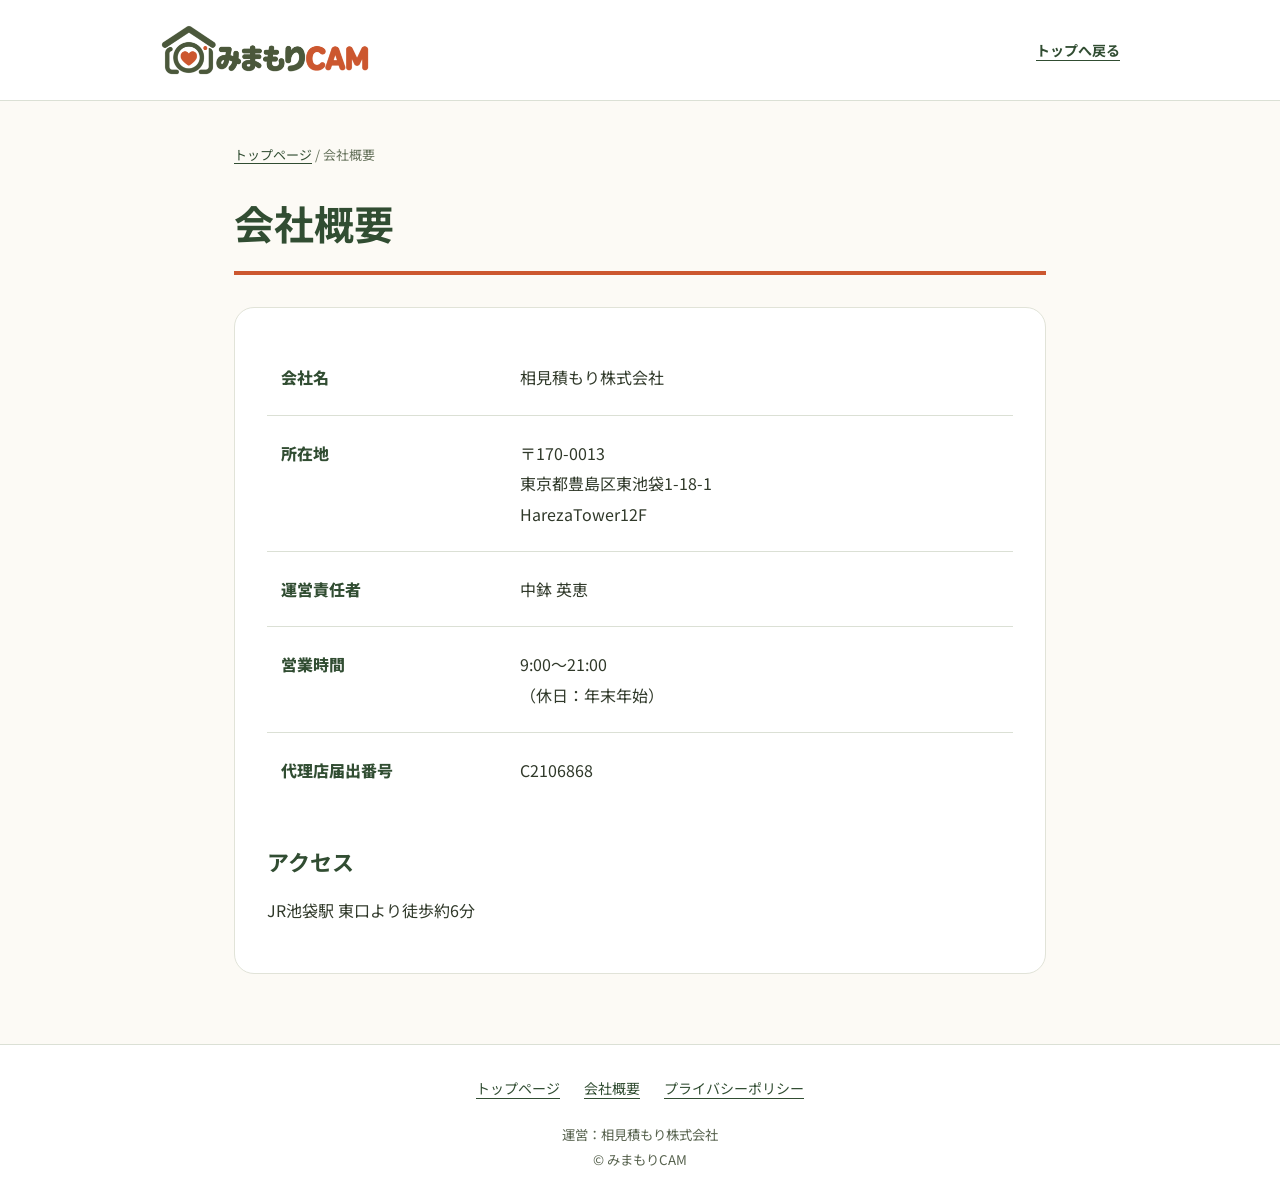
==== company.html @ 8dd24f43 "Add files via upload" ====
<!doctype html>
<html lang="ja"><head><meta charset="utf-8">
<!-- Google Tag Manager -->
<script>(function(w,d,s,l,i){w[l]=w[l]||[];w[l].push({'gtm.start':
new Date().getTime(),event:'gtm.js'});var f=d.getElementsByTagName(s)[0],
j=d.createElement(s),dl=l!='dataLayer'?'&l='+l:'';j.async=true;j.src=
'https://www.googletagmanager.com/gtm.js?id='+i+dl;f.parentNode.insertBefore(j,f);
})(window,document,'script','dataLayer','GTM-N3RCKG38');</script>
<!-- End Google Tag Manager -->
<meta name="viewport" content="width=device-width,initial-scale=1">

<meta name="referrer" content="strict-origin-when-cross-origin">
<title>会社概要｜みまもりCAM</title>
<link rel="icon" href="assets/icons-refined/icon-video.svg" type="image/svg+xml">
<link rel="stylesheet" href="assets/css/legal.css"></head>
<body><!-- Google Tag Manager (noscript) -->
<noscript><iframe src="https://www.googletagmanager.com/ns.html?id=GTM-N3RCKG38" height="0" width="0" style="display:none;visibility:hidden"></iframe></noscript>
<!-- End Google Tag Manager (noscript) -->
<header class="legal-header"><a href="index.html" aria-label="みまもりCAM ホーム"><img src="assets/mimamori-logo.png" width="1679" height="414" alt="みまもりCAM"></a><a href="index.html">トップへ戻る</a></header>
<main class="legal-main"><p class="breadcrumb"><a href="index.html">トップページ</a> / 会社概要</p><h1>会社概要</h1>
<div class="legal-content"><table><tbody>
<tr><th scope="row">会社名</th><td>相見積もり株式会社</td></tr>
<tr><th scope="row">所在地</th><td>〒170-0013<br>東京都豊島区東池袋1-18-1<br>HarezaTower12F</td></tr>
<tr><th scope="row">運営責任者</th><td>中鉢 英恵</td></tr>
<tr><th scope="row">営業時間</th><td>9:00～21:00<br>（休日：年末年始）</td></tr>
<tr><th scope="row">代理店届出番号</th><td>C2106868</td></tr>
</tbody></table><h2>アクセス</h2><p>JR池袋駅 東口より徒歩約6分</p></div></main>
<footer class="legal-footer"><nav class="legal-nav" aria-label="サイト情報"><a href="index.html">トップページ</a><a href="company.html">会社概要</a><a href="privacy.html">プライバシーポリシー</a></nav><small>運営：相見積もり株式会社<br>© みまもりCAM</small></footer>
</body></html>
---- assets/css/legal.css ----
@import url('https://fonts.googleapis.com/css2?family=Noto+Sans+JP:wght@400;500;700;800&display=swap');
:root{color-scheme:light;--forest:#314d32;--orange:#cc572f;--cream:#fcfaf5}*{box-sizing:border-box}body{margin:0;background:var(--cream);color:#30392a;font-family:'Noto Sans JP',sans-serif;line-height:1.9;-webkit-font-smoothing:antialiased}a{color:var(--forest);text-underline-offset:.25em}a:focus-visible{outline:3px solid var(--orange);outline-offset:5px}img{max-width:100%;height:auto}.legal-header{background:#fff;border-bottom:1px solid #dbe0d5;padding:24px max(24px,calc((100% - 960px)/2));display:flex;align-items:center;justify-content:space-between;gap:20px}.legal-header img{display:block;width:210px}.legal-header>a:last-child{font-weight:700;font-size:14px;white-space:nowrap}.legal-main{max-width:860px;margin:0 auto;padding:42px 24px 70px}.breadcrumb{font-size:13px;margin:0 0 26px;color:#68745e}h1{font-size:clamp(26px,5vw,40px);line-height:1.5;margin:0 0 32px;padding-bottom:18px;border-bottom:4px solid var(--orange);color:var(--forest);overflow-wrap:anywhere}h2{font-size:22px;color:var(--forest);margin:36px 0 14px;line-height:1.6}h3{font-size:18px;margin:24px 0 10px}.legal-content{background:#fff;border:1px solid #e1e3d8;border-radius:20px;padding:32px}.legal-content p,.legal-content li{font-size:16px;overflow-wrap:anywhere}.legal-content ul{padding-left:1.5em}table{border-collapse:collapse;width:100%;font-size:16px}th,td{padding:22px 14px;border-bottom:1px solid #dbe0d5;text-align:left;vertical-align:top}th{width:32%;color:var(--forest);font-weight:800}tr:last-child>*{border-bottom:0}.legal-footer{background:#fff;border-top:1px solid #dbe0d5;text-align:center;padding:30px 20px;color:#58634f}.legal-nav{display:flex;gap:12px 24px;justify-content:center;flex-wrap:wrap;font-size:14px}.legal-footer small{display:block;margin-top:20px}.thanks-card{text-align:center;padding:44px 30px}.thanks-card .gift-mark{width:66px;height:66px;margin:0 auto 22px}.thanks-card h1{border:0;font-size:clamp(27px,5vw,38px);margin-bottom:20px;padding:0}.thanks-next{background:#f1f3e9;border-radius:14px;text-align:left;padding:22px;margin:28px 0}.thanks-next h2{margin:0 0 10px;font-size:20px}.thanks-card .legal-button{display:inline-flex;align-items:center;justify-content:center;background:var(--orange);color:#fff;text-decoration:none;font-weight:800;border-radius:40px;min-height:56px;padding:14px 34px;box-shadow:0 4px 0 #983e24}.thanks-card .note{font-size:14px;color:#59624f}.thanks-card [hidden]{display:none!important}@media(max-width:520px){.legal-header{padding:18px;gap:12px}.legal-header img{width:180px}.legal-header>a:last-child{font-size:12px}.legal-main{padding:28px 18px 46px}.legal-content{padding:22px 18px;border-radius:16px}.legal-content h2{font-size:20px}th,td{display:block;width:100%;padding:12px 0}th{border-bottom:0;padding-bottom:0}td{padding-bottom:18px}.thanks-card{padding:32px 20px}.legal-nav{font-size:13px}}
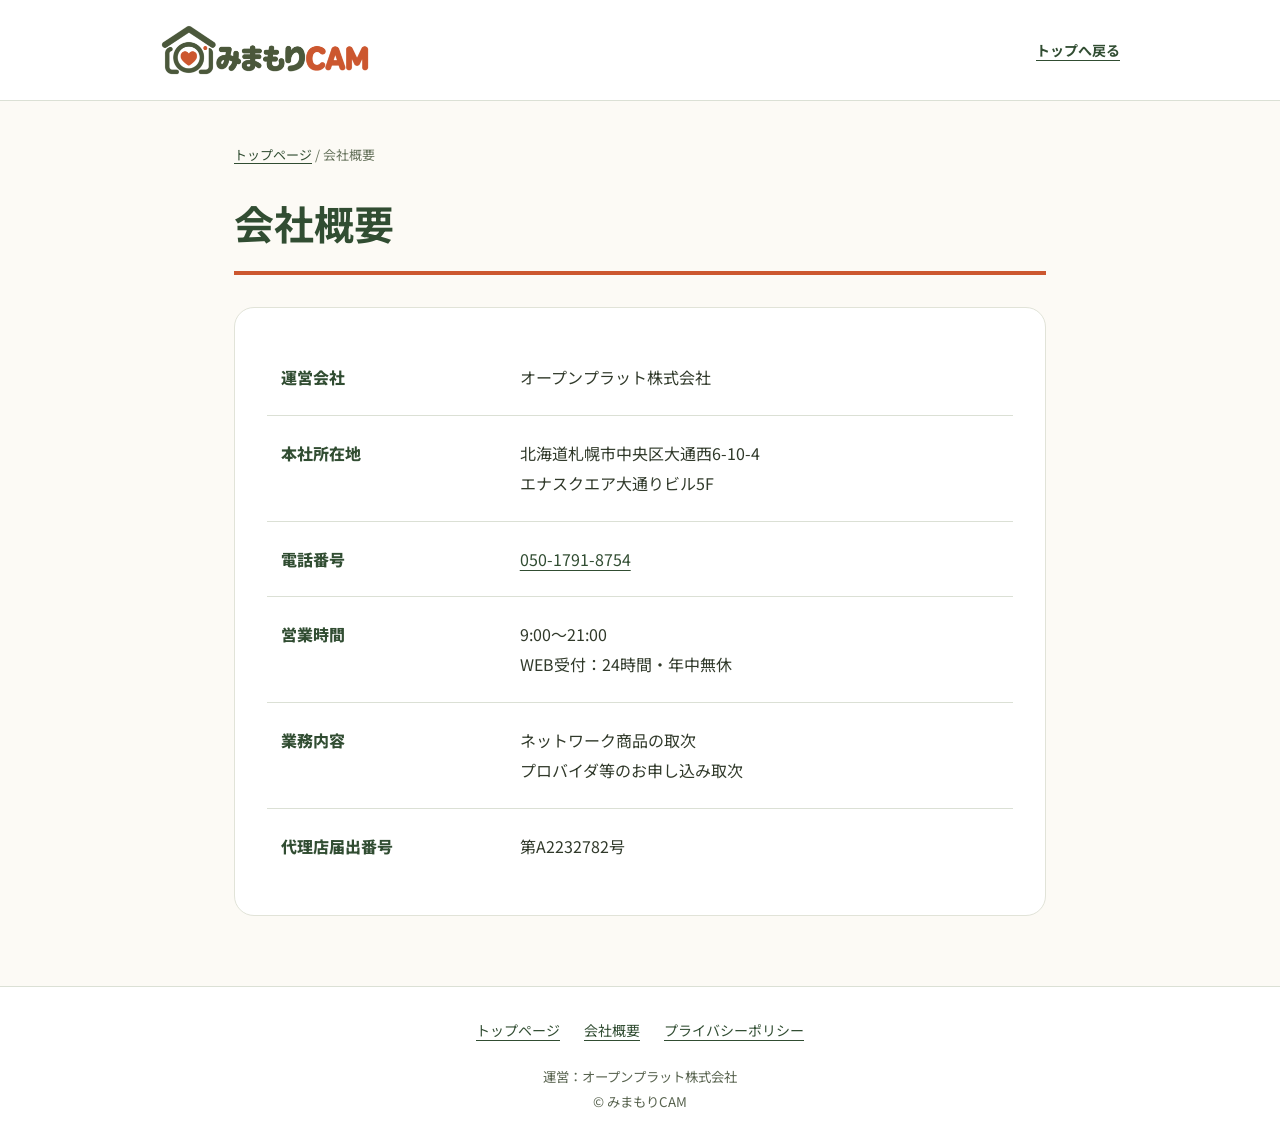
==== commit 1fac635b: "Add files via upload" ====
--- a/company.html
+++ b/company.html
@@ -19,12 +19,12 @@
 <header class="legal-header"><a href="index.html" aria-label="みまもりCAM ホーム"><img src="assets/mimamori-logo.png" width="1679" height="414" alt="みまもりCAM"></a><a href="index.html">トップへ戻る</a></header>
 <main class="legal-main"><p class="breadcrumb"><a href="index.html">トップページ</a> / 会社概要</p><h1>会社概要</h1>
 <div class="legal-content"><table><tbody>
-<tr><th scope="row">会社名</th><td>相見積もり株式会社</td></tr>
-<tr><th scope="row">所在地</th><td>〒170-0013<br>東京都豊島区東池袋1-18-1<br>HarezaTower12F</td></tr>
-<tr><th scope="row">運営責任者</th><td>中鉢 英恵</td></tr>
-<tr><th scope="row">営業時間</th><td>9:00～21:00<br>（休日：年末年始）</td></tr>
-<tr><th scope="row">代理店届出番号</th><td>C2106868</td></tr>
-</tbody></table><h2>アクセス</h2><p>JR池袋駅 東口より徒歩約6分</p></div></main>
-<footer class="legal-footer"><nav class="legal-nav" aria-label="サイト情報"><a href="index.html">トップページ</a><a href="company.html">会社概要</a><a href="privacy.html">プライバシーポリシー</a></nav><small>運営：相見積もり株式会社<br>© みまもりCAM</small></footer>
+<tr><th scope="row">運営会社</th><td>オープンプラット株式会社</td></tr>
+<tr><th scope="row">本社所在地</th><td>北海道札幌市中央区大通西6-10-4<br>エナスクエア大通りビル5F</td></tr>
+<tr><th scope="row">電話番号</th><td><a href="tel:05017918754">050-1791-8754</a></td></tr>
+<tr><th scope="row">営業時間</th><td>9:00～21:00<br>WEB受付：24時間・年中無休</td></tr>
+<tr><th scope="row">業務内容</th><td>ネットワーク商品の取次<br>プロバイダ等のお申し込み取次</td></tr>
+<tr><th scope="row">代理店届出番号</th><td>第A2232782号</td></tr>
+</tbody></table></div></main>
+<footer class="legal-footer"><nav class="legal-nav" aria-label="サイト情報"><a href="index.html">トップページ</a><a href="company.html">会社概要</a><a href="privacy.html">プライバシーポリシー</a></nav><small>運営：オープンプラット株式会社<br>© みまもりCAM</small></footer>
 </body></html>
-
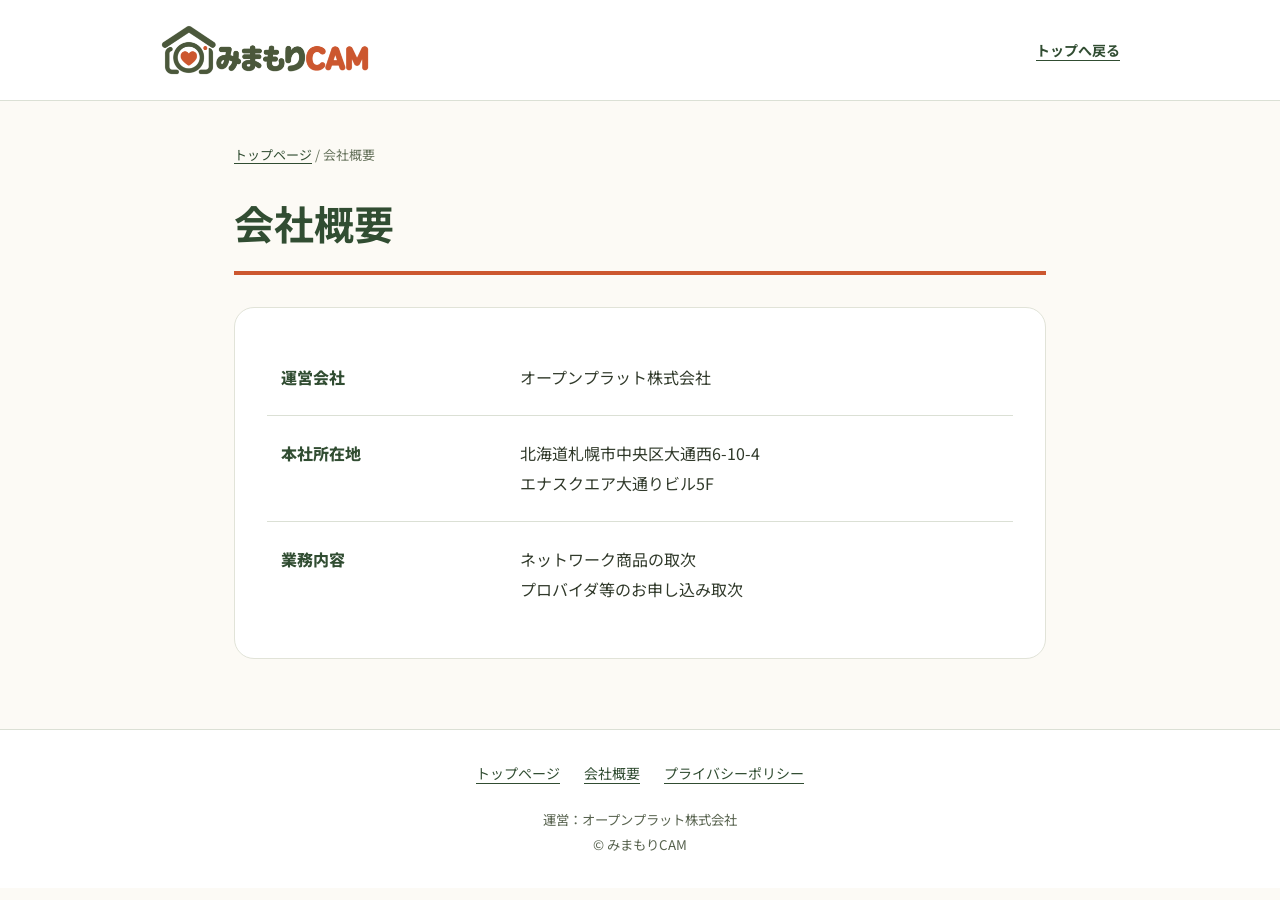
==== commit 675b2755: "Add files via upload" ====
--- a/company.html
+++ b/company.html
@@ -21,10 +21,7 @@
 <div class="legal-content"><table><tbody>
 <tr><th scope="row">運営会社</th><td>オープンプラット株式会社</td></tr>
 <tr><th scope="row">本社所在地</th><td>北海道札幌市中央区大通西6-10-4<br>エナスクエア大通りビル5F</td></tr>
-<tr><th scope="row">電話番号</th><td><a href="tel:05017918754">050-1791-8754</a></td></tr>
-<tr><th scope="row">営業時間</th><td>9:00～21:00<br>WEB受付：24時間・年中無休</td></tr>
 <tr><th scope="row">業務内容</th><td>ネットワーク商品の取次<br>プロバイダ等のお申し込み取次</td></tr>
-<tr><th scope="row">代理店届出番号</th><td>第A2232782号</td></tr>
 </tbody></table></div></main>
 <footer class="legal-footer"><nav class="legal-nav" aria-label="サイト情報"><a href="index.html">トップページ</a><a href="company.html">会社概要</a><a href="privacy.html">プライバシーポリシー</a></nav><small>運営：オープンプラット株式会社<br>© みまもりCAM</small></footer>
 </body></html>
